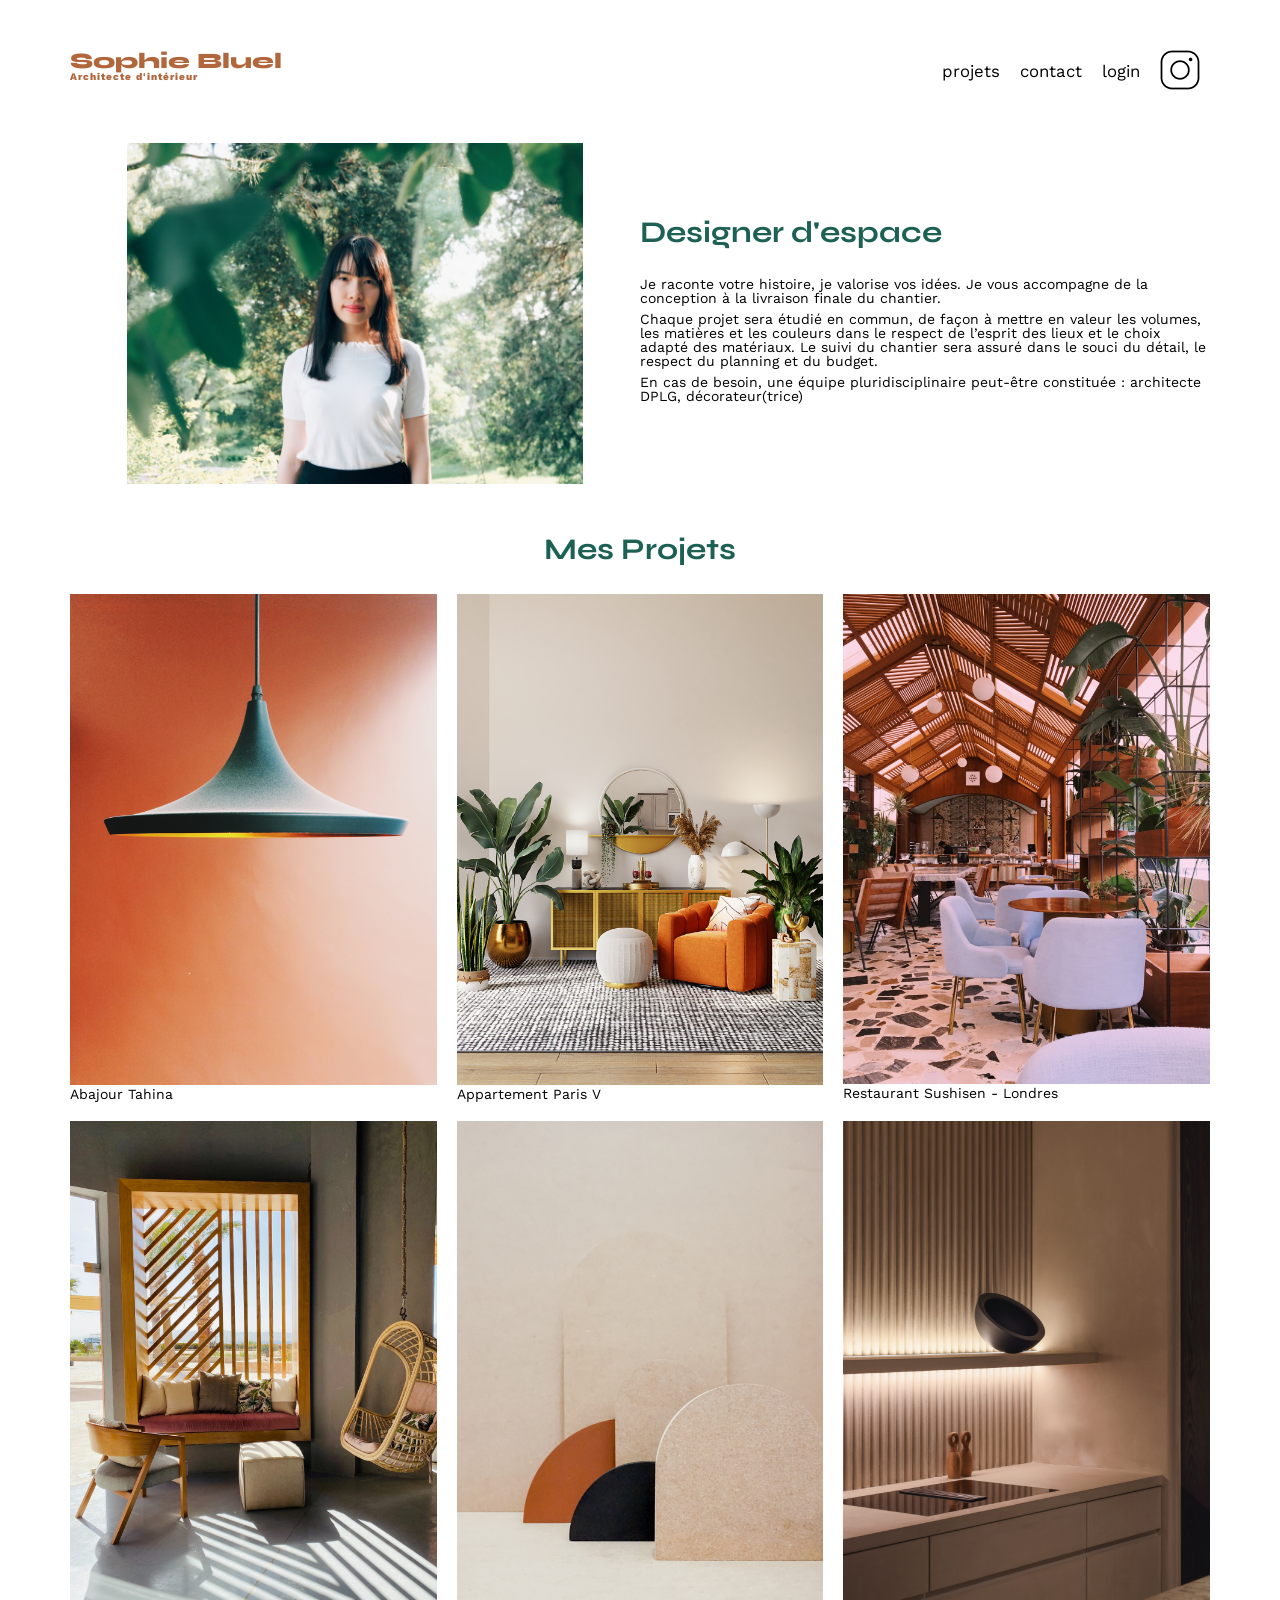
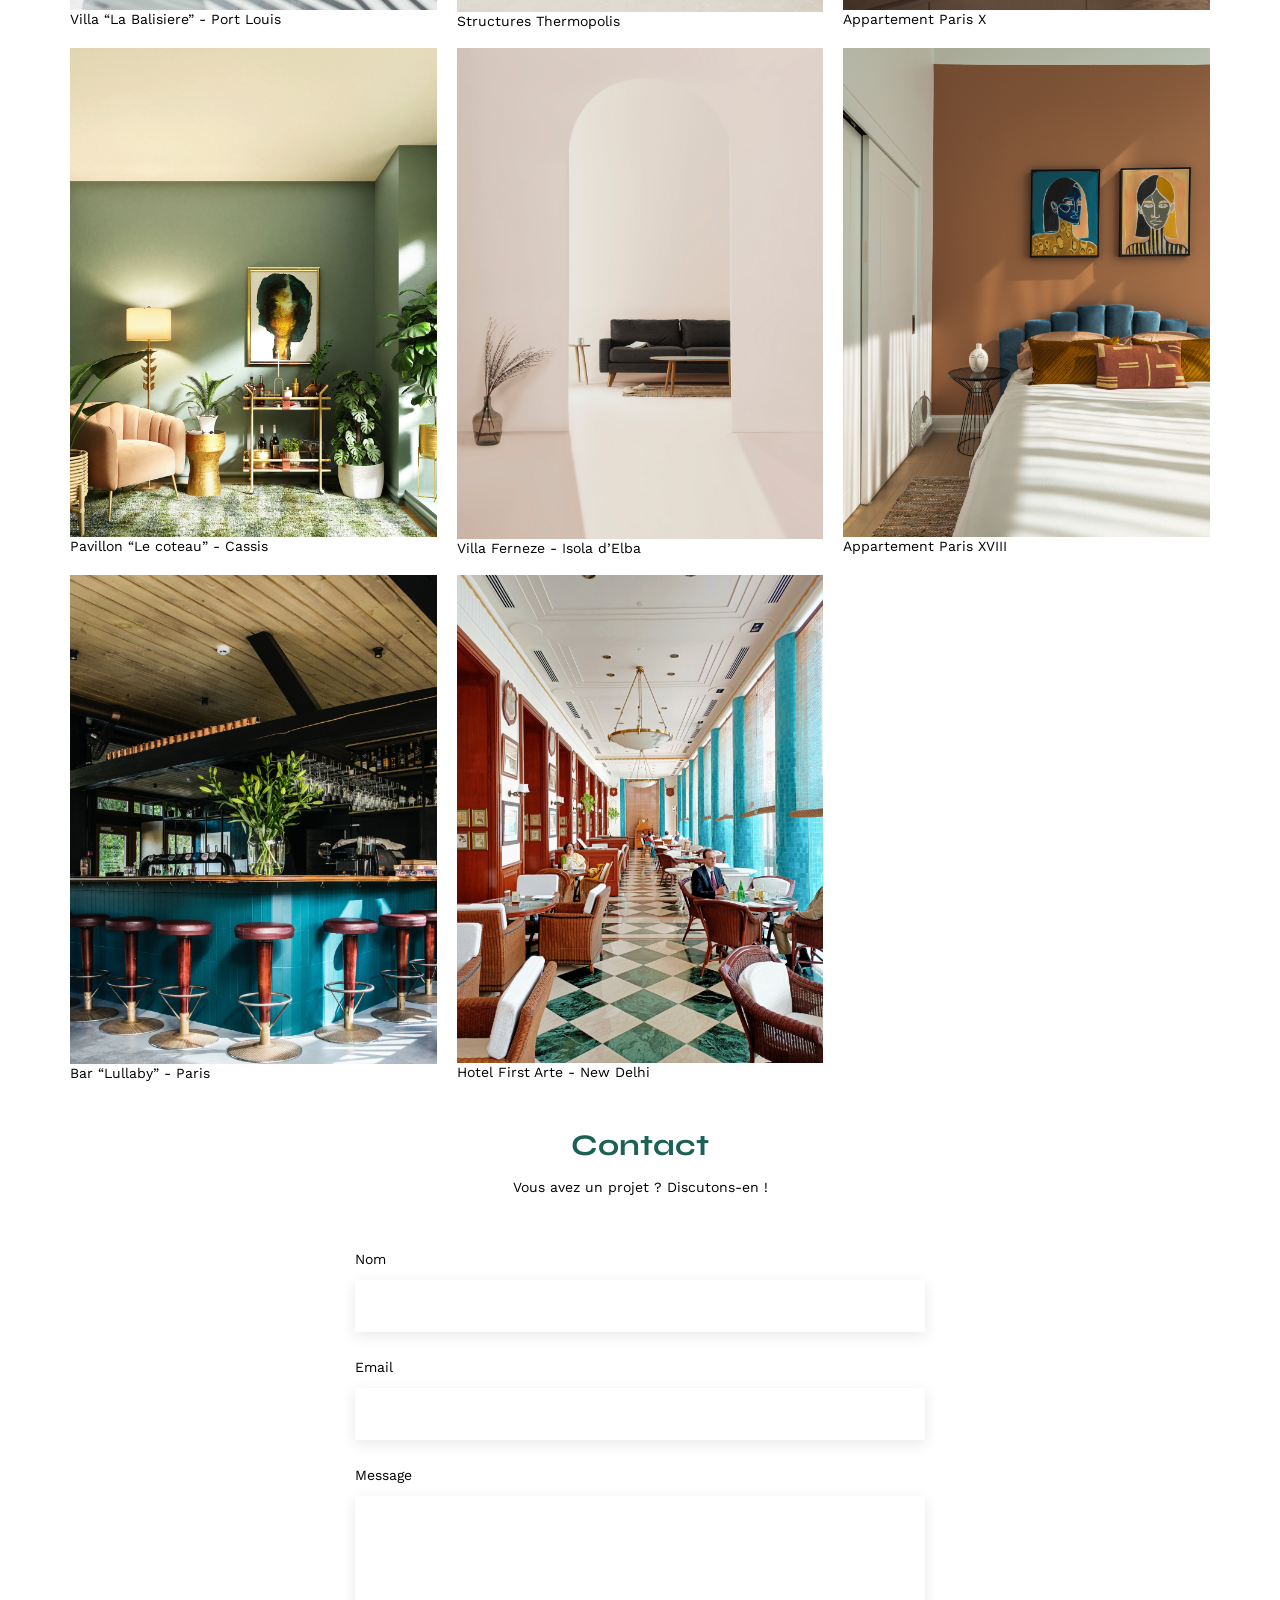
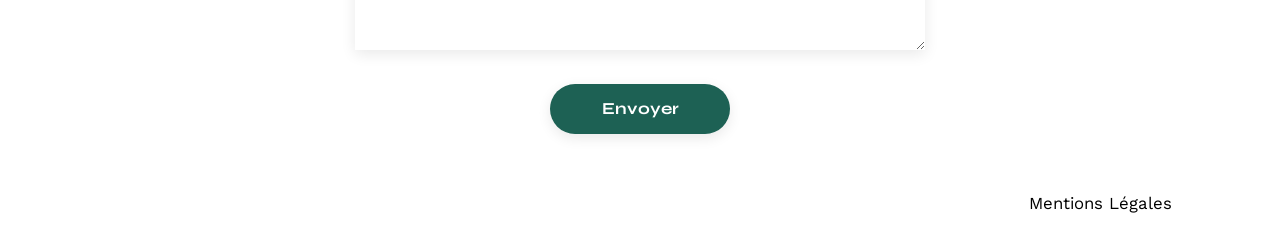
==== FrontEnd/index.html @ 4775f95a "Initial commit" ====
<!DOCTYPE html>
<html lang="fr">
<head>
	<meta charset="UTF-8">
	<title>Sophie Bluel - Architecte d'intérieur</title>
	<meta name="viewport" content="width=device-width, initial-scale=1.0">
	<link rel="preconnect" href="https://fonts.googleapis.com">
	<link rel="preconnect" href="https://fonts.gstatic.com" crossorigin>
	<link href="https://fonts.googleapis.com/css2?family=Syne:wght@700;800&family=Work+Sans&display=swap" rel="stylesheet">
	<meta name="description" content="">
	<link rel="stylesheet" href="./assets/style.css">
</head>
<body>
<header>
	<h1>Sophie Bluel <span>Architecte d'intérieur</span></h1>
	<nav>
		<ul>
			<li>projets</li>
			<li>contact</li>
			<li>login</li>
			<li><img src="./assets/icons/instagram.png" alt="Instagram"></li>
		</ul>
	</nav>
</header>
<main>
	<section id="introduction">
		<figure>
			<img src="./assets/images/sophie-bluel.png" alt="">
		</figure>
		<article>
			<h2>Designer d'espace</h2>
			<p>Je raconte votre histoire, je valorise vos idées. Je vous accompagne de la conception à la livraison finale du chantier.</p>
			<p>Chaque projet sera étudié en commun, de façon à mettre en valeur les volumes, les matières et les couleurs dans le respect de l’esprit des lieux et le choix adapté des matériaux. Le suivi du chantier sera assuré dans le souci du détail, le respect du planning et du budget.</p>
			<p>En cas de besoin, une équipe pluridisciplinaire peut-être constituée : architecte DPLG, décorateur(trice)</p>
		</article>
	</section>
	<section id="portfolio">
		<h2>Mes Projets</h2>
		<div class="gallery">
			<figure>
				<img src="assets/images/abajour-tahina.png" alt="Abajour Tahina">
				<figcaption>Abajour Tahina</figcaption>
			</figure>
			<figure>
				<img src="assets/images/appartement-paris-v.png" alt="Appartement Paris V">
				<figcaption>Appartement Paris V</figcaption>
			</figure>
			<figure>
				<img src="assets/images/restaurant-sushisen-londres.png" alt="Restaurant Sushisen - Londres">
				<figcaption>Restaurant Sushisen - Londres</figcaption>
			</figure>
			<figure>
				<img src="assets/images/la-balisiere.png" alt="Villa “La Balisiere” - Port Louis">
				<figcaption>Villa “La Balisiere” - Port Louis</figcaption>
			</figure>
			<figure>
				<img src="assets/images/structures-thermopolis.png" alt="Structures Thermopolis">
				<figcaption>Structures Thermopolis</figcaption>
			</figure>
			<figure>
				<img src="assets/images/appartement-paris-x.png" alt="Appartement Paris X">
				<figcaption>Appartement Paris X</figcaption>
			</figure>
			<figure>
				<img src="assets/images/le-coteau-cassis.png" alt="Pavillon “Le coteau” - Cassis">
				<figcaption>Pavillon “Le coteau” - Cassis</figcaption>
			</figure>
			<figure>
				<img src="assets/images/villa-ferneze.png" alt="Villa Ferneze - Isola d’Elba">
				<figcaption>Villa Ferneze - Isola d’Elba</figcaption>
			</figure>
			<figure>
				<img src="assets/images/appartement-paris-xviii.png" alt="Appartement Paris XVIII">
				<figcaption>Appartement Paris XVIII</figcaption>
			</figure>
			<figure>
				<img src="assets/images/bar-lullaby-paris.png" alt="Bar “Lullaby” - Paris">
				<figcaption>Bar “Lullaby” - Paris</figcaption>
			</figure>
			<figure>
				<img src="assets/images/hotel-first-arte-new-delhi.png" alt="Hotel First Arte - New Delhi">
				<figcaption>Hotel First Arte - New Delhi</figcaption>
			</figure>
		</div>
	</section>
	<section id="contact">
		<h2>Contact</h2>
		<p>Vous avez un projet ? Discutons-en !</p>
		<form action="#" method="post">
			<label for="name">Nom</label>
			<input type="text" name="name" id="name">
			<label for="email">Email</label>
			<input type="email" name="email" id="email">
			<label for="message">Message</label>
			<textarea name="message" id="message" cols="30" rows="10"></textarea>
			<input type="submit" value="Envoyer">
		</form>
	</section>
</main>

<footer>
	<nav>
		<ul>
			<li>Mentions Légales</li>
		</ul>
	</nav>
</footer>
</body>
</html>
---- FrontEnd/assets/style.css ----
/* http://meyerweb.com/eric/tools/css/reset/
   v2.0 | 20110126
   License: none (public domain)
*/

html, body, div, span, applet, object, iframe,
h1, h2, h3, h4, h5, h6, p, blockquote, pre,
a, abbr, acronym, address, big, cite, code,
del, dfn, em, img, ins, kbd, q, s, samp,
small, strike, strong, sub, sup, tt, var,
b, u, i, center,
dl, dt, dd, ol, ul, li,
fieldset, form, label, legend,
table, caption, tbody, tfoot, thead, tr, th, td,
article, aside, canvas, details, embed,
figure, figcaption, footer, header, hgroup,
menu, nav, output, ruby, section, summary,
time, mark, audio, video {
	margin: 0;
	padding: 0;
	border: 0;
	font-size: 100%;
	font: inherit;
	vertical-align: baseline;
}
/* HTML5 display-role reset for older browsers */
article, aside, details, figcaption, figure,
footer, header, hgroup, menu, nav, section {
	display: block;
}
body {
	line-height: 1;
}
ol, ul {
	list-style: none;
}
blockquote, q {
	quotes: none;
}
blockquote:before, blockquote:after,
q:before, q:after {
	content: '';
	content: none;
}
table {
	border-collapse: collapse;
	border-spacing: 0;
}
/** end reset css**/
body {
	max-width: 1140px;
	margin:auto;
	font-family: 'Work Sans' ;
	font-size: 14px;
}
header {
	display: flex;
	justify-content: space-between;
	margin: 50px 0
}
section {
	margin: 50px 0
}

h1{
	display: flex;
	flex-direction: column;
	font-family: 'Syne';
	font-size: 22px;
	font-weight: 800;
	color: #B1663C
}

h1 > span {
	font-family: 'Work Sans';
	font-size:10px;
	letter-spacing: 0.1em;
;
}

h2{
	font-family: 'Syne';
	font-weight: 700;
	font-size: 30px;
	color: #1D6154
}
nav ul {
	display: flex;
	align-items: center;
	list-style-type: none;

}
nav li {
	padding: 0 10px;
	font-size: 1.2em;
}

li:hover {
	color: #B1663C;
}
#introduction {
	display: flex;
	align-items: center;
}
#introduction figure {
	flex: 1
}
#introduction img {
	display: block;
	margin: auto;
	width: 80%;
}

#introduction article {
	flex: 1
}
#introduction h2 {
	margin-bottom: 1em;
}

#introduction p {
	margin-bottom: 0.5em;
}
#portfolio h2 {
	text-align: center;
	margin-bottom: 1em;
}
.gallery {
	width: 100%;
	display: grid;
	grid-template-columns: 1fr 1fr 1fr;
	grid-column-gap: 20px;
	grid-row-gap: 20px;
}

.gallery img {
	width: 100%;

}
#contact {
	width: 50%;
margin: auto;
}
#contact > * {
	text-align: center;

}
#contact h2{
	margin-bottom: 20px;
}
#contact form {
	text-align: left;
	margin-top:30px;
	display: flex;
	flex-direction: column;
}

#contact input {
	height: 50px;
	font-size: 1.2em;
	border: none;
	box-shadow: 0px 4px 14px rgba(0, 0, 0, 0.09);
}
#contact label {
	margin: 2em 0 1em 0;
}
#contact textarea {
	border: none;
	box-shadow: 0px 4px 14px rgba(0, 0, 0, 0.09);
}

input[type="submit"]{
	font-family: 'Syne';
	font-weight: 700;
	color: white;
	background-color: #1D6154;
	margin : 2em auto ;
	width: 180px;
	text-align: center;
	border-radius: 60px ;
}

footer nav ul {
	display: flex;
	justify-content: flex-end;
	margin: 2em
}
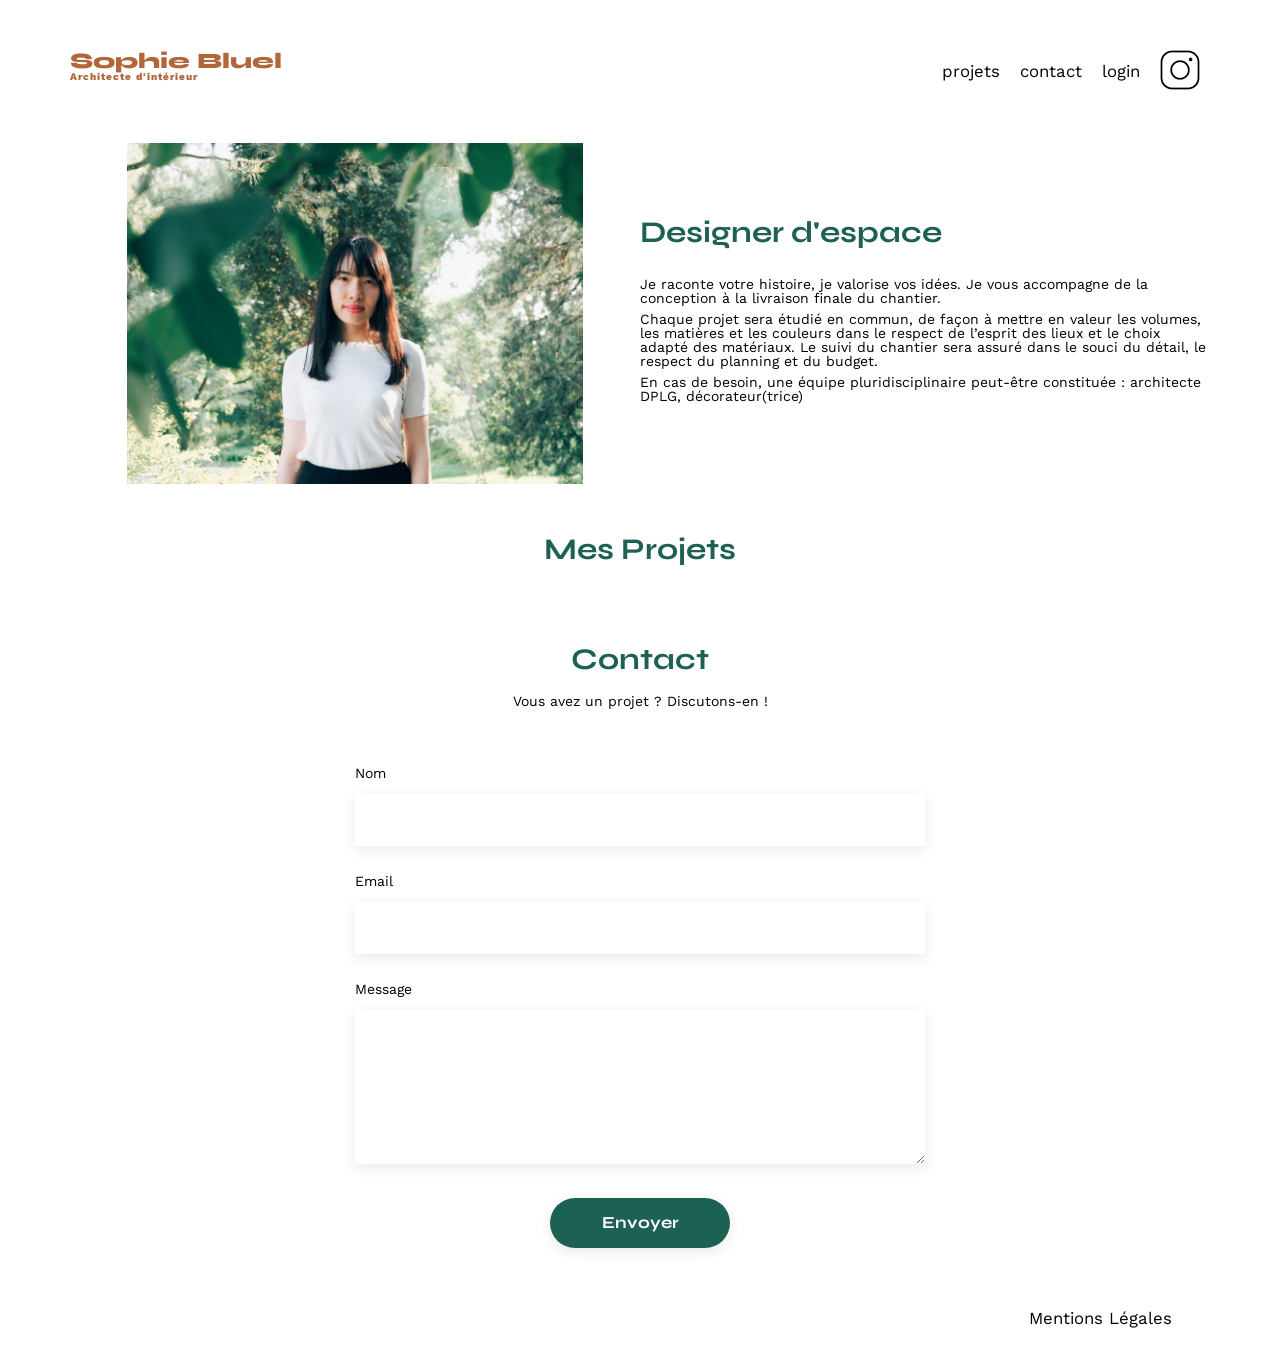
==== commit beff16dc: "Affichage dynamique des projets depuis l'API" ====
--- a/FrontEnd/index.html
+++ b/FrontEnd/index.html
@@ -36,52 +36,7 @@
 	</section>
 	<section id="portfolio">
 		<h2>Mes Projets</h2>
-		<div class="gallery">
-			<figure>
-				<img src="assets/images/abajour-tahina.png" alt="Abajour Tahina">
-				<figcaption>Abajour Tahina</figcaption>
-			</figure>
-			<figure>
-				<img src="assets/images/appartement-paris-v.png" alt="Appartement Paris V">
-				<figcaption>Appartement Paris V</figcaption>
-			</figure>
-			<figure>
-				<img src="assets/images/restaurant-sushisen-londres.png" alt="Restaurant Sushisen - Londres">
-				<figcaption>Restaurant Sushisen - Londres</figcaption>
-			</figure>
-			<figure>
-				<img src="assets/images/la-balisiere.png" alt="Villa “La Balisiere” - Port Louis">
-				<figcaption>Villa “La Balisiere” - Port Louis</figcaption>
-			</figure>
-			<figure>
-				<img src="assets/images/structures-thermopolis.png" alt="Structures Thermopolis">
-				<figcaption>Structures Thermopolis</figcaption>
-			</figure>
-			<figure>
-				<img src="assets/images/appartement-paris-x.png" alt="Appartement Paris X">
-				<figcaption>Appartement Paris X</figcaption>
-			</figure>
-			<figure>
-				<img src="assets/images/le-coteau-cassis.png" alt="Pavillon “Le coteau” - Cassis">
-				<figcaption>Pavillon “Le coteau” - Cassis</figcaption>
-			</figure>
-			<figure>
-				<img src="assets/images/villa-ferneze.png" alt="Villa Ferneze - Isola d’Elba">
-				<figcaption>Villa Ferneze - Isola d’Elba</figcaption>
-			</figure>
-			<figure>
-				<img src="assets/images/appartement-paris-xviii.png" alt="Appartement Paris XVIII">
-				<figcaption>Appartement Paris XVIII</figcaption>
-			</figure>
-			<figure>
-				<img src="assets/images/bar-lullaby-paris.png" alt="Bar “Lullaby” - Paris">
-				<figcaption>Bar “Lullaby” - Paris</figcaption>
-			</figure>
-			<figure>
-				<img src="assets/images/hotel-first-arte-new-delhi.png" alt="Hotel First Arte - New Delhi">
-				<figcaption>Hotel First Arte - New Delhi</figcaption>
-			</figure>
-		</div>
+		<div class="gallery"></div>
 	</section>
 	<section id="contact">
 		<h2>Contact</h2>
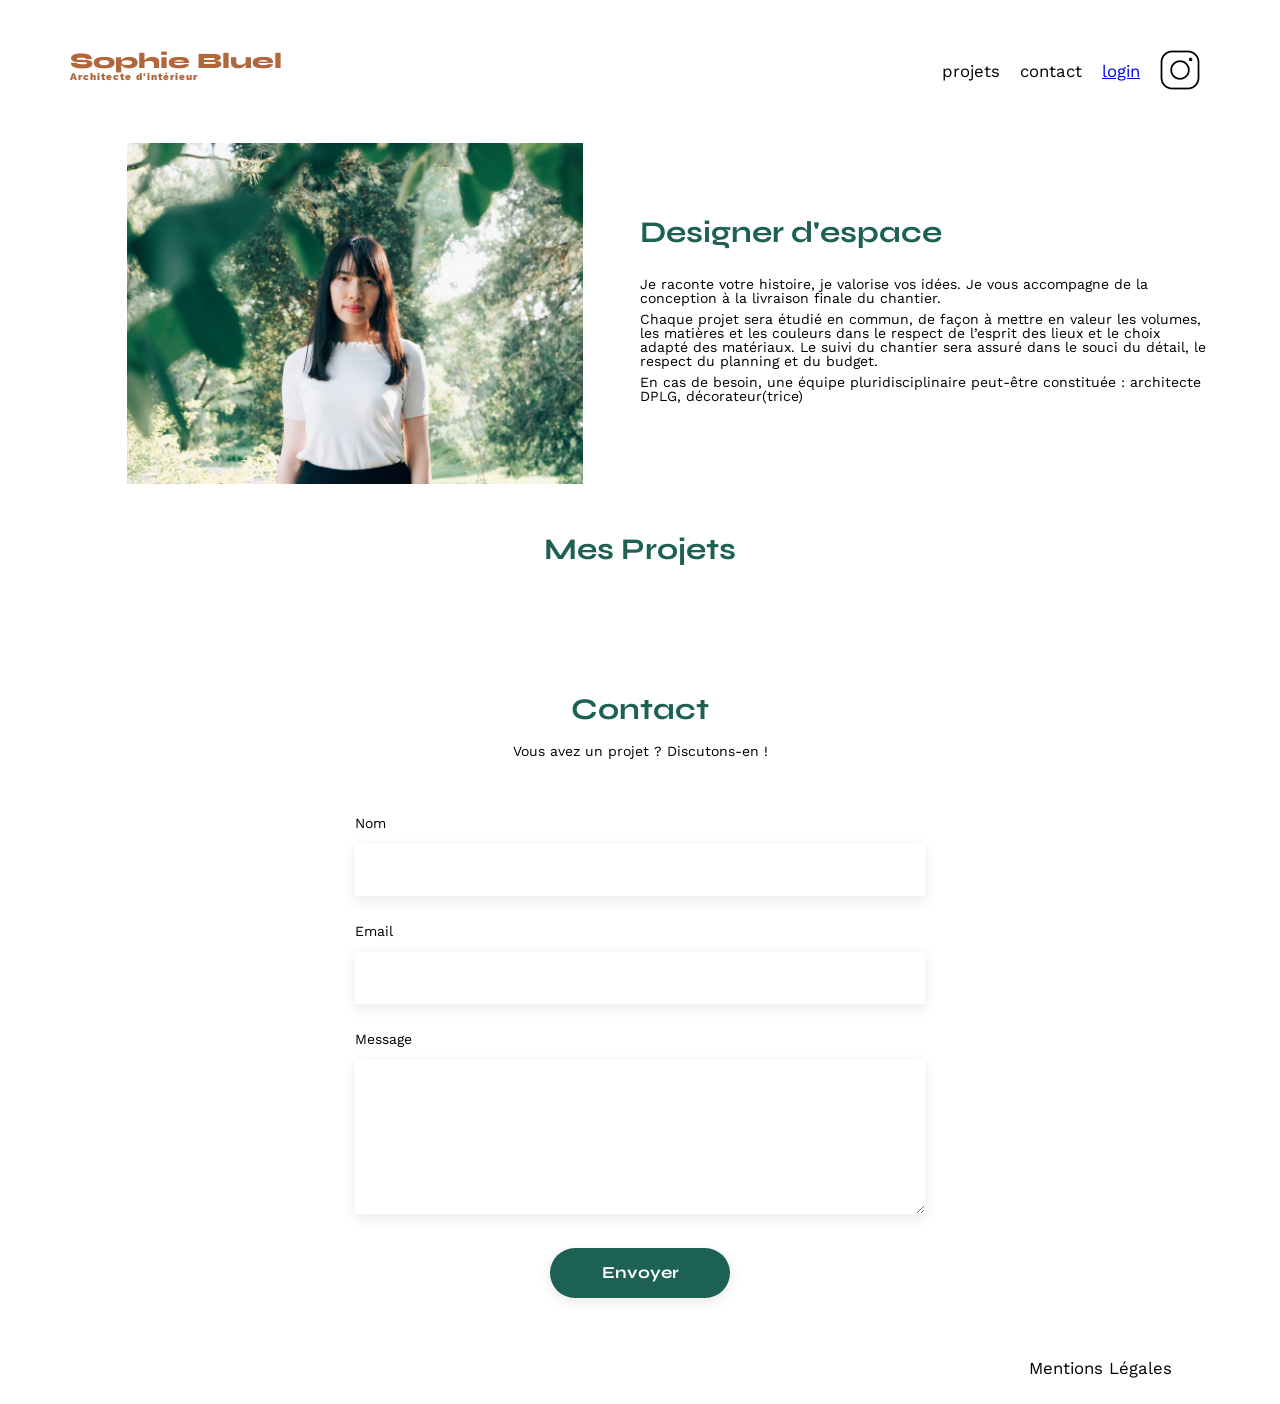
==== commit a1b89e58: "Intégration de la page de connexion et gestion de l'authentification" ====
--- a/FrontEnd/index.html
+++ b/FrontEnd/index.html
@@ -17,7 +17,7 @@
 		<ul>
 			<li>projets</li>
 			<li>contact</li>
-			<li>login</li>
+			<li><a href="./login.html">login</a></li>
 			<li><img src="./assets/icons/instagram.png" alt="Instagram"></li>
 		</ul>
 	</nav>
@@ -36,6 +36,7 @@
 	</section>
 	<section id="portfolio">
 		<h2>Mes Projets</h2>
+		<div class="filters"></div>
 		<div class="gallery"></div>
 	</section>
 	<section id="contact">
@@ -60,5 +61,7 @@
 		</ul>
 	</nav>
 </footer>
+
+<script src="script.js"></script>
 </body>
 </html>
--- a/FrontEnd/assets/style.css
+++ b/FrontEnd/assets/style.css
@@ -186,3 +186,85 @@
 	margin: 2em
 }
 
+.filters {
+display: flex;
+justify-content: center;
+gap: 10px;
+margin-bottom: 50px;
+}
+
+.filters button {
+font-family: 'Syne';
+font-weight: 700;
+font-size: 16px;
+color: #1D6154;
+background-color: white;
+border: 1px solid #1D6154;
+border-radius: 60px;
+padding: 9px 20px;
+cursor: pointer;
+}
+
+.filters button:hover {
+background-color: #1D6154;
+color: white;
+}
+
+.login-section {
+width: 50%;
+margin: 150px auto;
+text-align: center;
+}
+
+.login-section h2 {
+margin-bottom: 37px;
+}
+
+.login-section form {
+display: flex;
+flex-direction: column;
+width: 379px;
+margin: auto;
+text-align: left;
+}
+
+.login-section label {
+margin-bottom: 7px;
+}
+
+.login-section input[type="email"],
+.login-section input[type="password"] {
+height: 51px;
+border: none;
+box-shadow: 0px 4px 14px rgba(0, 0, 0, 0.09);
+margin-bottom: 30px;
+padding-left: 16px;
+}
+
+.login-section input[type="submit"] {
+font-family: 'Syne';
+font-weight: 700;
+color: white;
+background-color: #1D6154;
+margin: 2em auto;
+width: 179px;
+height: 36px;
+border-radius: 60px;
+border: none;
+cursor: pointer;
+}
+
+.forgot-password {
+display: block;
+margin-top: -10px;
+text-align: center;
+color: black;
+text-decoration: underline;
+}
+
+#error-message {
+color: red;
+text-align: center;
+margin-top: 10px;
+margin-bottom: 10px;
+}
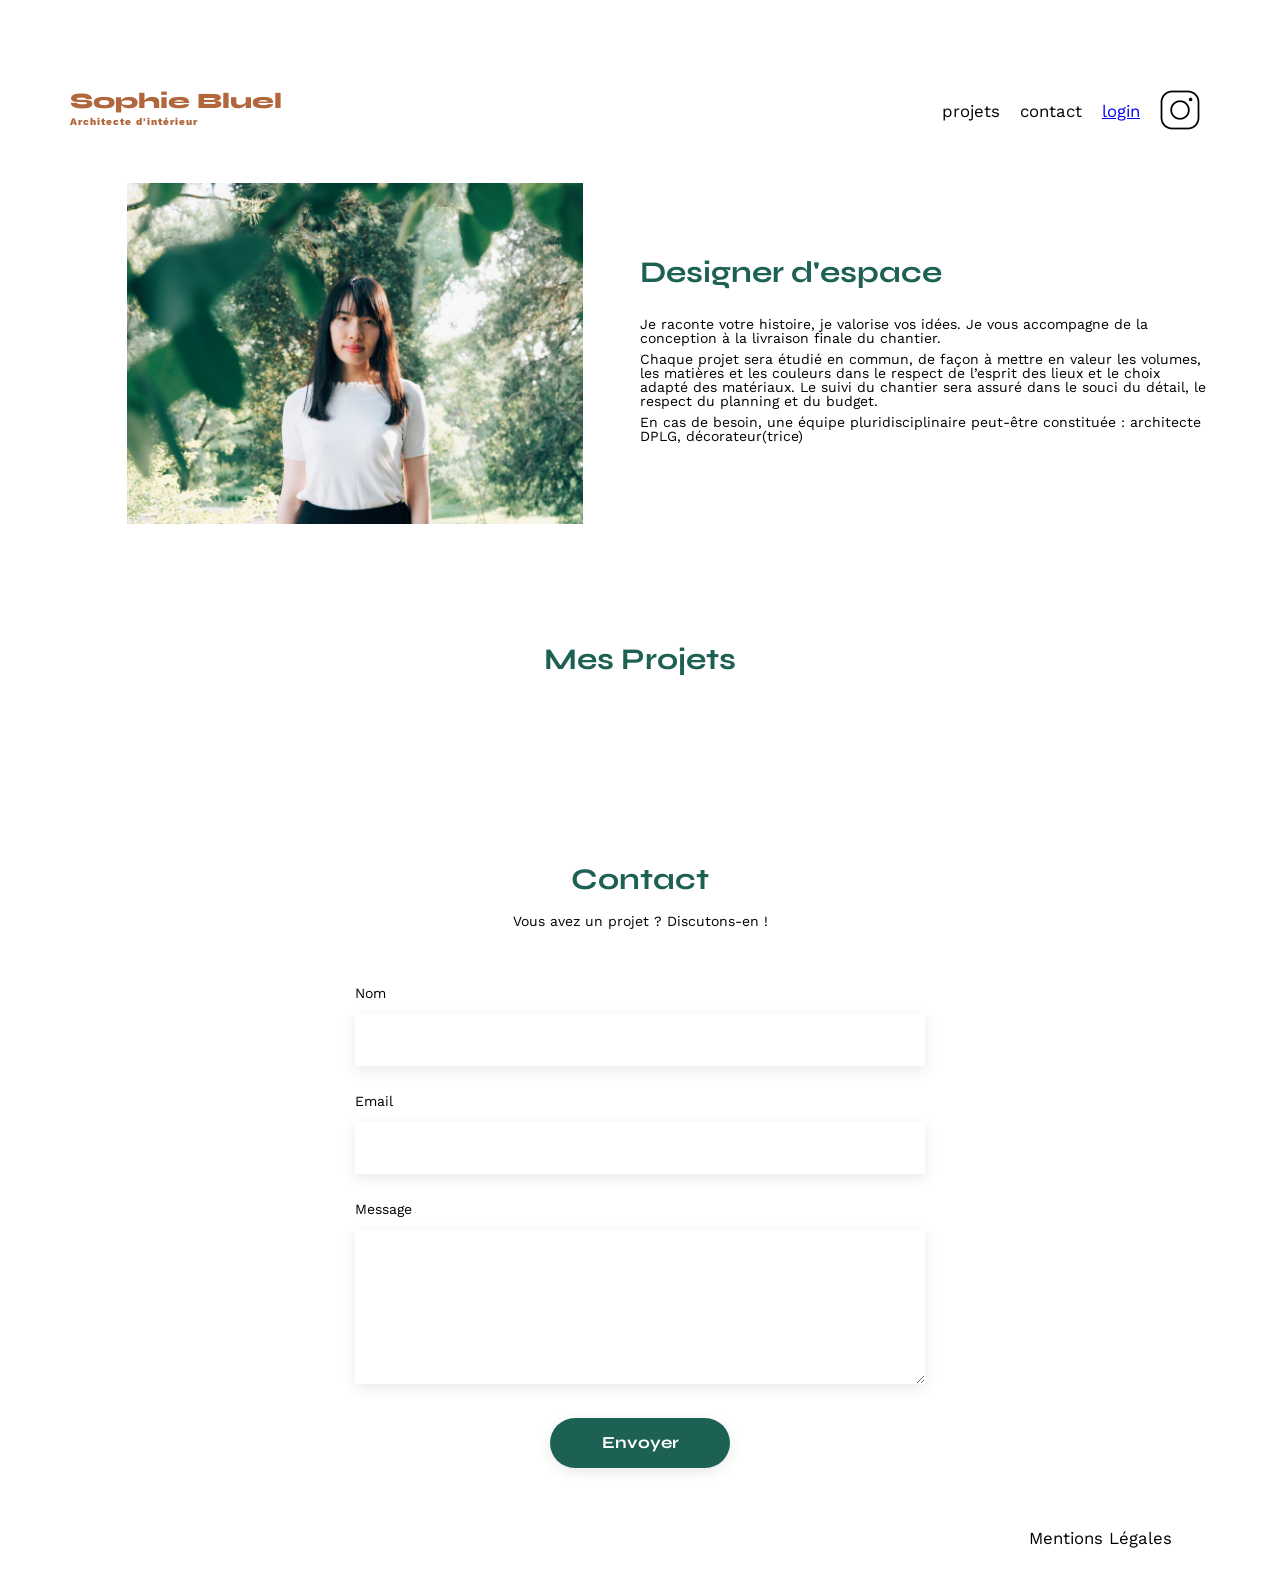
==== commit 9a260f77: "Ajout du mode édition, bouton modifier et modale" ====
--- a/FrontEnd/index.html
+++ b/FrontEnd/index.html
@@ -9,8 +9,13 @@
 	<link href="https://fonts.googleapis.com/css2?family=Syne:wght@700;800&family=Work+Sans&display=swap" rel="stylesheet">
 	<meta name="description" content="">
 	<link rel="stylesheet" href="./assets/style.css">
+	<link rel="stylesheet" href="https://cdnjs.cloudflare.com/ajax/libs/font-awesome/6.5.0/css/all.min.css">
 </head>
 <body>
+	<div id="edit-banner">
+		<i class="fa-regular fa-pen-to-square"></i>
+		<span>Mode édition</span>
+	</div>
 <header>
 	<h1>Sophie Bluel <span>Architecte d'intérieur</span></h1>
 	<nav>
@@ -34,10 +39,19 @@
 			<p>En cas de besoin, une équipe pluridisciplinaire peut-être constituée : architecte DPLG, décorateur(trice)</p>
 		</article>
 	</section>
+
 	<section id="portfolio">
+	  <div class="portfolio-title">
 		<h2>Mes Projets</h2>
+		<button id="edit-projects">
+		 <i class="fa-regular fa-pen-to-square"></i>
+		 Modifier
+	    </button>
+	  </div>
+
 		<div class="filters"></div>
 		<div class="gallery"></div>
+
 	</section>
 	<section id="contact">
 		<h2>Contact</h2>
@@ -62,6 +76,22 @@
 	</nav>
 </footer>
 
+<div id="modal" class="modal">
+	<div class="modal-wrapper">
+		<button class="modal-close">
+			<i class="fa-solid fa-xmark"></i>
+		</button>
+		
+		<div id="modal-gallery-view">
+			<h3>Galerie photo</h3>
+			<div class="modal-gallery"></div>
+			<hr>
+			<button class="add-photo" id="open-add-photo">Ajouter une photo</button>
+		</div>
+	</div>
+</div>
+
 <script src="script.js"></script>
+
 </body>
 </html>
--- a/FrontEnd/assets/style.css
+++ b/FrontEnd/assets/style.css
@@ -56,7 +56,7 @@
 header {
 	display: flex;
 	justify-content: space-between;
-	margin: 50px 0
+	margin-top: 90px
 }
 section {
 	margin: 50px 0
@@ -75,7 +75,7 @@
 	font-family: 'Work Sans';
 	font-size:10px;
 	letter-spacing: 0.1em;
-;
+	margin-top: 5px;
 }
 
 h2{
@@ -267,4 +267,117 @@
 text-align: center;
 margin-top: 10px;
 margin-bottom: 10px;
+}
+
+#edit-banner {
+display: none;
+position: fixed;
+top: 0;
+left: 0;
+width: 100%;
+height: 50px;
+background-color: black;
+color: white;
+justify-content: center;
+align-items: center;
+gap: 10px;
+z-index: 1000;
+}
+
+.portfolio-title {
+display: flex;
+justify-content: center;
+align-items: center;
+gap: 20px;
+margin-top: 120px;
+margin-bottom: 60px;
+}
+
+#edit-projects {
+display: none;
+background: none;
+border: none;
+font-size: 14px;
+cursor: pointer;
+margin-bottom: 28px;
+}
+
+.modal {
+position: fixed;
+top: 0;
+left: 0;
+width: 100%;
+height: 100%;
+background: rgba(0, 0, 0, 0.5);
+display: none;
+justify-content: center;
+align-items: center;
+z-index: 2000;
+}
+
+.modal-wrapper {
+background: white;
+width: 630px;
+padding: 30px;
+border-radius: 10px;
+position: relative;
+}
+
+.modal-close {
+position: absolute;
+top: 20px;
+right: 20px;
+border: none;
+background: none;
+font-size: 20px;
+cursor: pointer;
+}
+
+.modal-wrapper h3 {
+text-align: center;
+margin-bottom: 30px;
+}
+
+.modal-gallery {
+display: grid;
+grid-template-columns: repeat(5, 1fr);
+gap: 10px;
+margin: 30px 0;
+}
+
+.modal-work img {
+width: 100%;
+height: 100px;
+object-fit: cover;
+}
+
+.add-photo {
+display: block;
+margin: 30px auto 0;
+background-color: #1D6154;
+color: white;
+border: none;
+border-radius: 60px;
+padding: 10px 25px;
+cursor: pointer;
+}
+
+.modal-work {
+	position: relative;
+}
+
+.delete-work {
+	position: absolute;
+	top: 5px;
+	right: 5px;
+	background-color: black;
+	color: white;
+	border: none;
+	width: 20px;
+	height: 20px;
+	cursor: pointer;
+	font-size: 11px;
+	display: flex;
+	justify-content: center;
+	align-items: center;
 }
